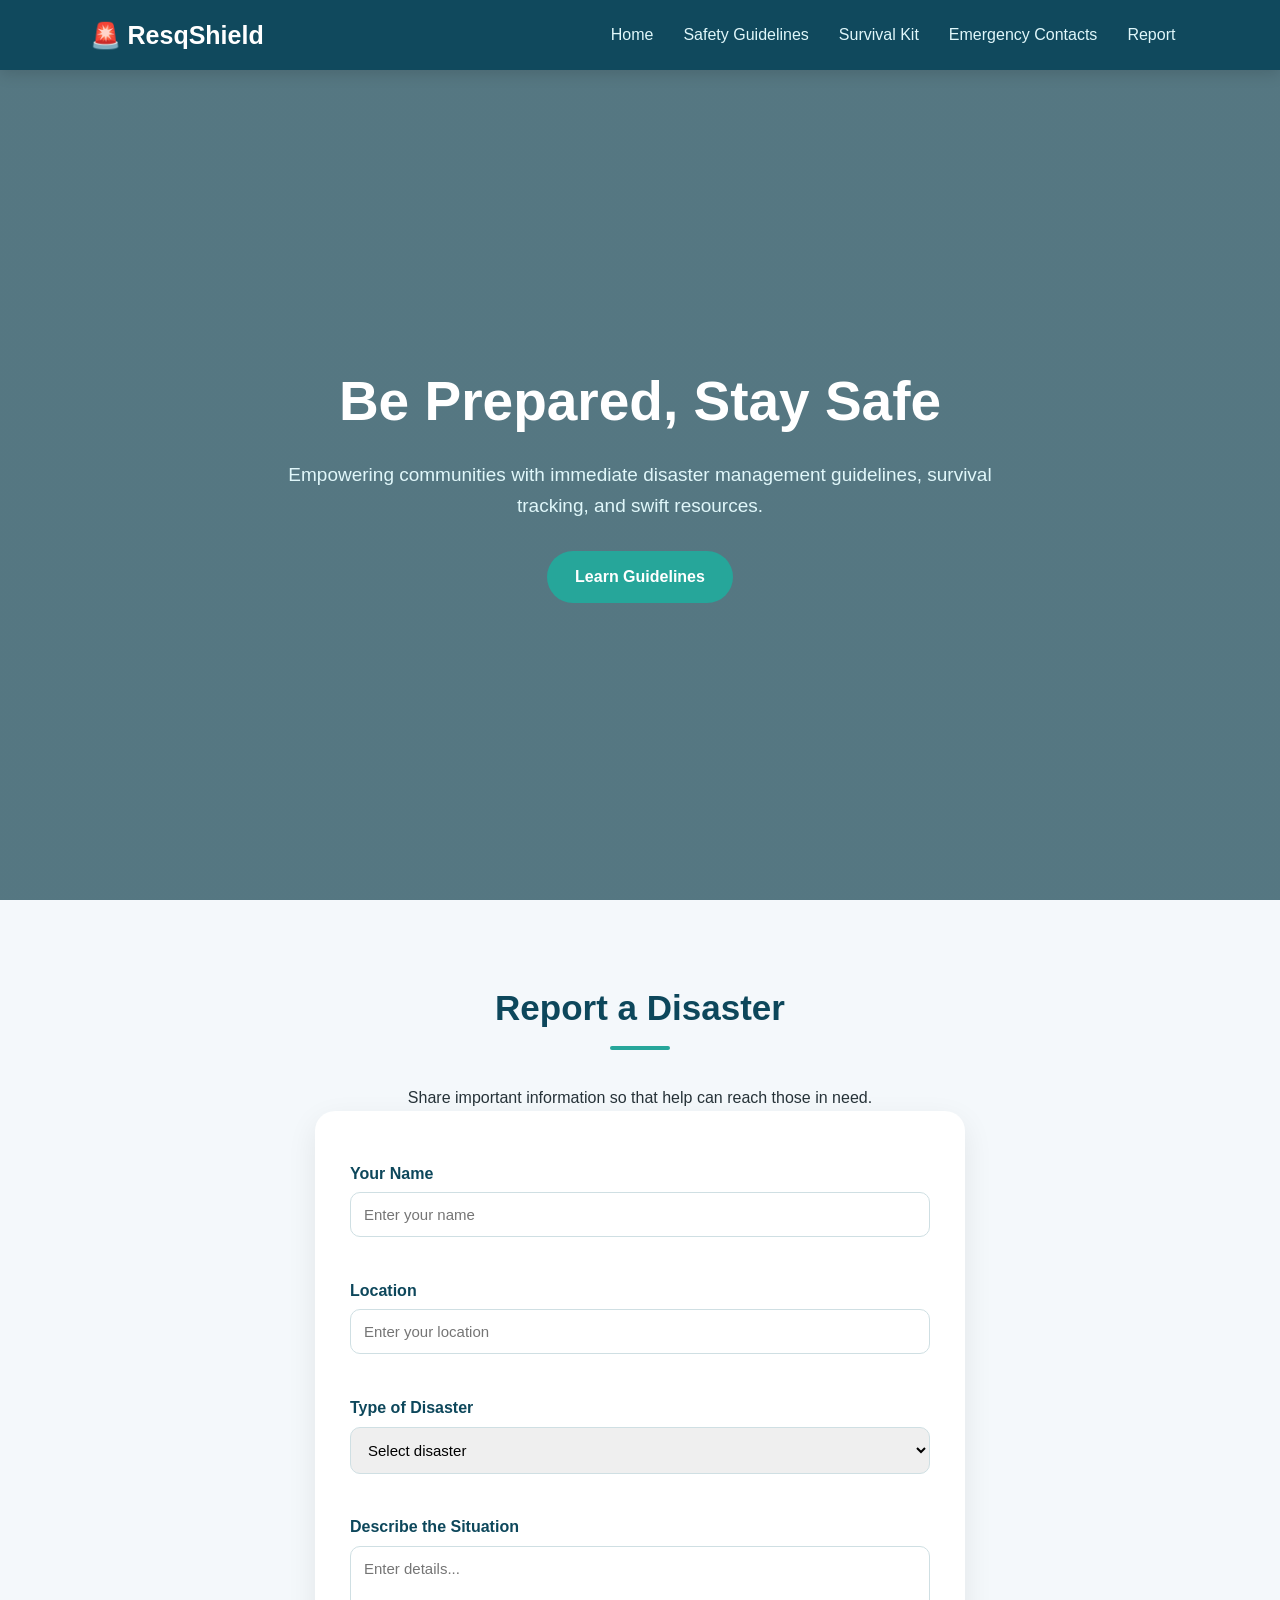
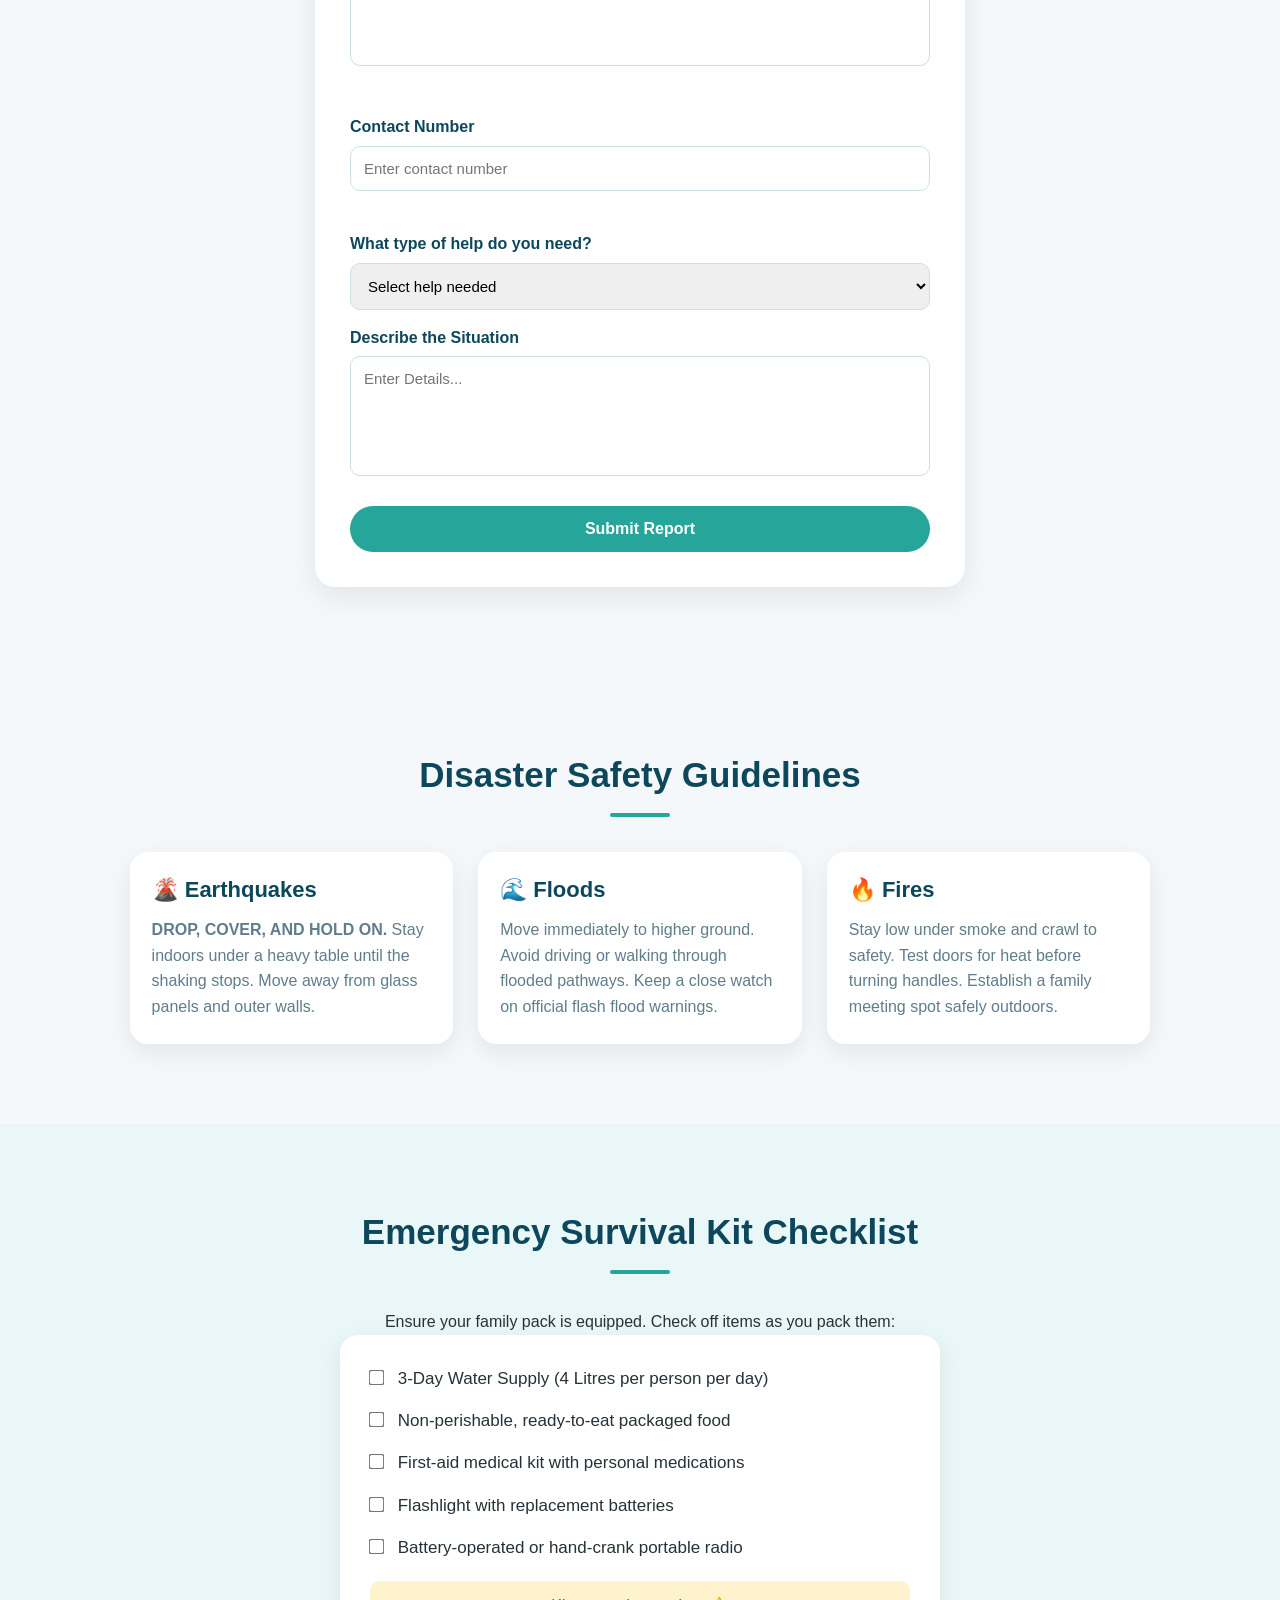
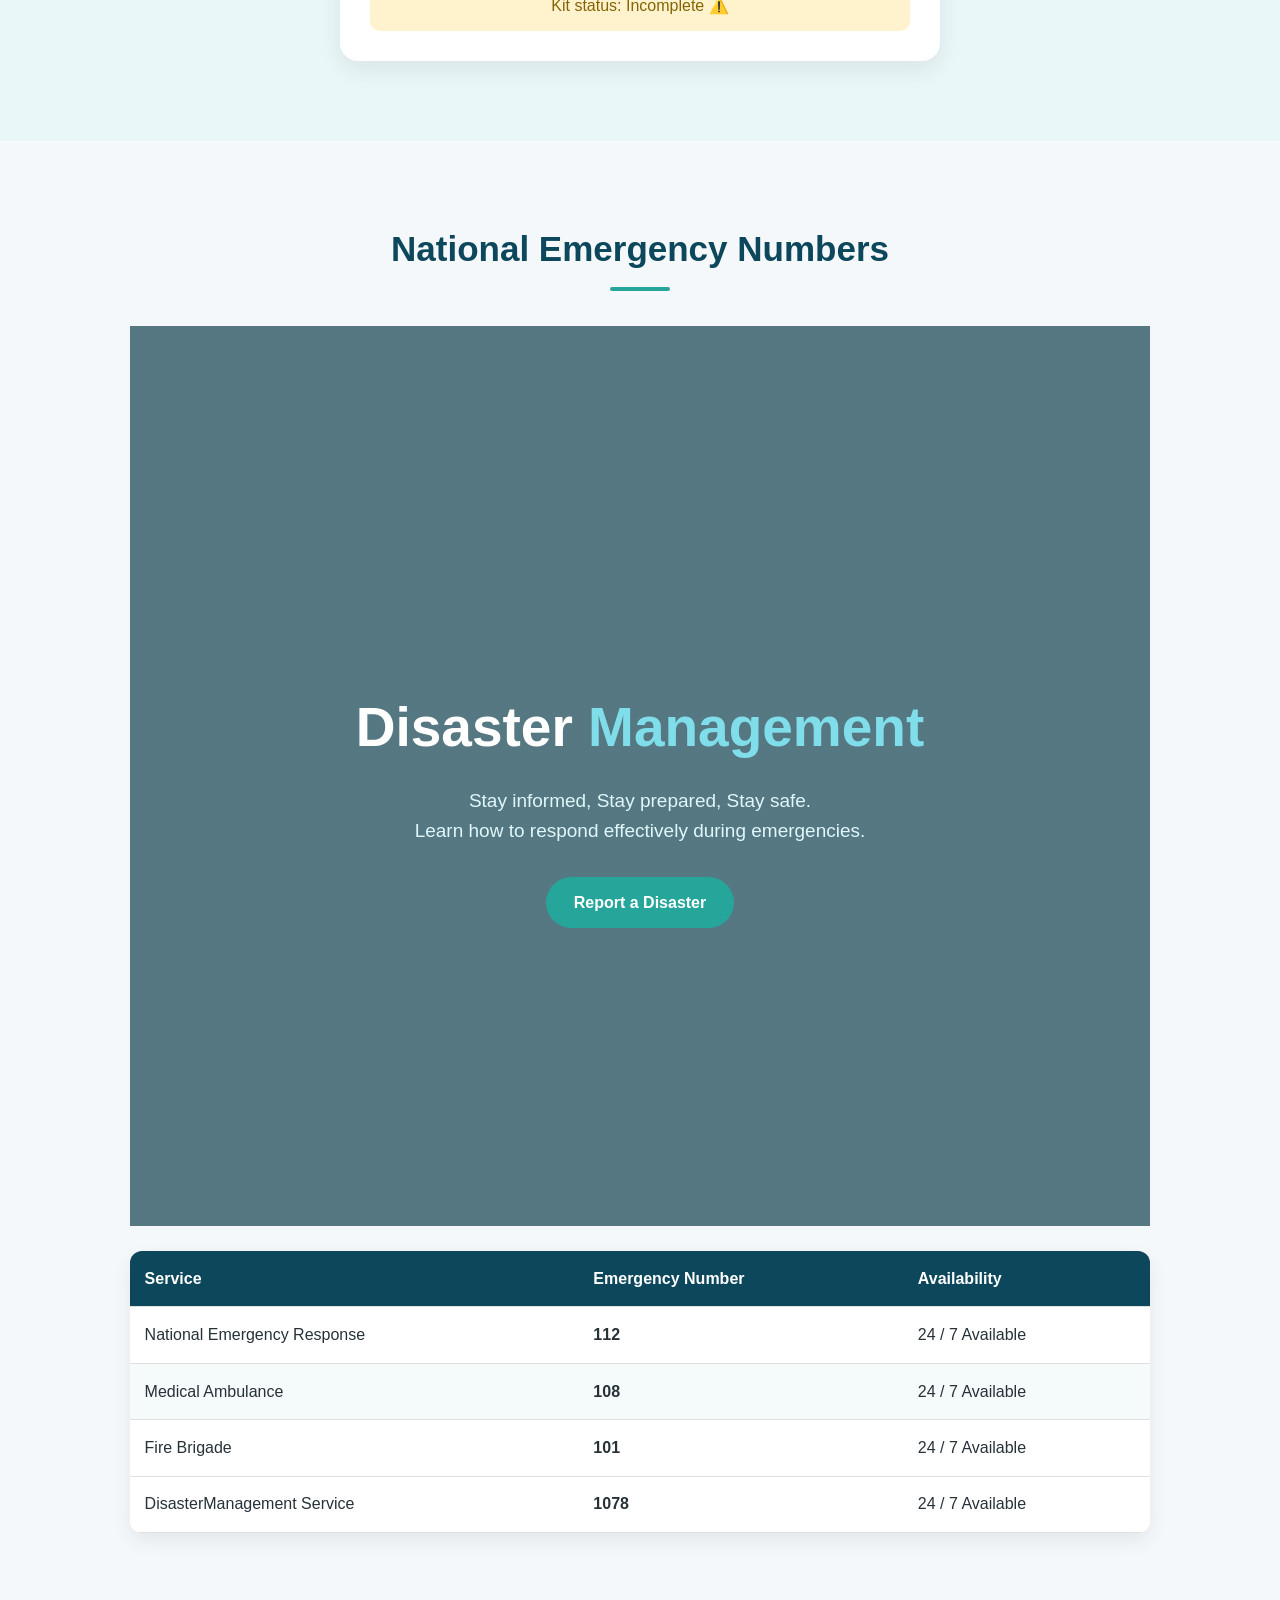
==== index.html @ 973ecc72 "Rename file" ====
<!DOCTYPE html>
<html lang="en">
<head>
    <meta charset="UTF-8">
    <meta name="viewport" content="width=device-width, initial-scale=1.0">
    <title>ResqShield - Disaster Preparedness Portal</title>
    <link rel="stylesheet" href="webstyle.css">
    <link rel="JavaScript" href="webscript.js">
</head>
<script>
function submitForm(event) {
    event.preventDefault();
    alert("Your disaster report has been submitted succesfully!");
}
</script>
<body>

    <!-- Navigation Bar -->
    <nav class="navbar">
        <div class="logo">🚨 ResqShield</div>
        <ul class="nav-links">
            <li><a href="#home">Home</a></li>
            <li><a href="#guidelines">Safety Guidelines</a></li>
            <li><a href="#checklist">Survival Kit</a></li>
            <li><a href="#helpline">Emergency Contacts</a></li>
            <li><a href="#report">Report</a></li>
        </ul>
    </nav>

    <!-- Hero Section -->
    <header id="home" class="hero">
        <div class="hero-content">
            <h1>Be Prepared, Stay Safe</h1>
            <p>Empowering communities with immediate disaster management guidelines, survival tracking, and swift resources.</p>
            <a href="#guidelines" class="btn">Learn Guidelines</a>
        </div>
    </header>
    <!-- DISASTER REPORT FORM -->
<section class="section" id="report">
    <h2>Report a Disaster</h2>
    <p>Share important information so that help can reach those in need.</p>

    <div class="form-box">

        <form onsubmit="submitForm(event)">

            <label>Your Name</label>
            <input type="text" placeholder="Enter your name" required>
            <br><br>
            <label>Location</label>
            <input type="text" placeholder="Enter your location" required>
            <br><br>
            <label>Type of Disaster</label>
            <select required>
                <option value="">Select disaster</option>
                <option>Flood</option>
                <option>Earthquake</option>
                <option>Cyclone</option>
                <option>Fire</option>
                <option>Landslide</option>
                <option>Other</option>
            </select>
            <br><br>
            <label>Describe the Situation</label>
            <textarea placeholder="Enter details..." required></textarea>
            <br><br>
            <label>Contact Number</label>
            <input type="tel" placeholder="Enter contact number" required>
            <br><br>
            <label>What type of help do you need?</label>
            <select required>
                <option value="">Select help needed</option>
                <option>Medical Help</option>
                <option>Food & Water</option>
                <option>Rescue & Evacuation</option>
                <option>Shelter</option>
                <option>Transportation</option>
                <option>Emergency Supplies</option>
                <option>Other</option>
                </select>
                <label> Describe the Situation</label>
                <textarea placeholder="Enter Details..." required></textarea>
            <button type="submit">Submit Report</button>

        </form>

    </div>
</section>


    <!-- Safety Guidelines Grid -->
    <section id="guidelines" class="section">
        <h2>Disaster Safety Guidelines</h2>
        <div class="grid-container">
            <div class="card">
                <h3>🌋 Earthquakes</h3>
                <p><strong>DROP, COVER, AND HOLD ON.</strong> Stay indoors under a heavy table until the shaking stops. Move away from glass panels and outer walls.</p>
            </div>
            <div class="card">
                <h3>🌊 Floods</h3>
                <p>Move immediately to higher ground. Avoid driving or walking through flooded pathways. Keep a close watch on official flash flood warnings.</p>
            </div>
            <div class="card">
                <h3>🔥 Fires</h3>
                <p>Stay low under smoke and crawl to safety. Test doors for heat before turning handles. Establish a family meeting spot safely outdoors.</p>
            </div>
        </div>
    </section>

    <!-- Interactive JavaScript Checklist -->
    <section id="checklist" class="section dark-bg">
        <h2>Emergency Survival Kit Checklist</h2>
        <p>Ensure your family pack is equipped. Check off items as you pack them:</p>
        <div class="checklist-box">
            <label class="check-item">
                <input type="checkbox" class="kit-item"> 3-Day Water Supply (4 Litres per person per day)
            </label>
            <label class="check-item">
                <input type="checkbox" class="kit-item"> Non-perishable, ready-to-eat packaged food
            </label>
            <label class="check-item">
                <input type="checkbox" class="kit-item"> First-aid medical kit with personal medications
            </label>
            <label class="check-item">
                <input type="checkbox" class="kit-item"> Flashlight with replacement batteries
            </label>
            <label class="check-item">
                <input type="checkbox" class="kit-item"> Battery-operated or hand-crank portable radio
            </label>
            
            <!-- JavaScript Dynamic Status Alert -->
            <div id="status-message" class="status-alert">Kit status: Incomplete ⚠️</div>
        </div>
    </section>

    <!-- Helpline Numbers Table -->
    <section id="helpline" class="section">
        <h2>National Emergency Numbers</h2>
        <table class="emergency-table">
            <thead>
                <tr>
                    <th>Service</th>
                    <th>Emergency Number</th>
                    <th>Availability</th>
                </tr>
            </thead>
            <tbody>
                <tr>
                    <td>National Emergency Response</td>
                    <td><strong>112</strong></td>
                    <td>24 / 7 Available</td>
                </tr>
                <tr>
                    <td>Medical Ambulance</td>
                    <td><strong>108</strong></td>
                    <td>24 / 7 Available</td>
                </tr>
                <tr>
                    <td>Fire Brigade</td>
                    <td><strong>101</strong></td>
                    <td>24 / 7 Available</td>
                <tr>
                </tr>
                <td>DisasterManagement Service</td>
                    <td><strong>1078</strong></td>
                    <td>24 / 7 Available</td>
                    <tr>
                        <section class="hero" id="home">
                         <div class="hero-content">
                                <h1>Disaster <span>Management</span></h1>
                                <p>
                                    Stay informed, Stay prepared, Stay safe.<br>
                                    Learn how to respond effectively during emergencies.
                                </p>
                                <a href="#report" class="btn">Report a Disaster</a>
                            </div>
                            </section>
---- webstyle.css ----
* {
    margin: 0;
    padding: 0;
    box-sizing: border-box;
    font-family: 'Segoe UI', sans-serif;
    scroll-behavior: smooth;
}

body {
    background: #f4f8fb;
    color: #263238;
    line-height: 1.6;
}

/* NAVBAR */
.navbar {
    display: flex;
    justify-content: space-between;
    align-items: center;
    background: rgba(13, 71, 91, 0.95);
    padding: 15px 7%;
    position: fixed;
    width: 100%;
    top: 0;
    z-index: 1000;
    box-shadow: 0 3px 15px rgba(0,0,0,0.15);
}

.logo {
    color: white;
    font-size: 25px;
    font-weight: bold;
}

.nav-links {
    display: flex;
    list-style: none;
}

.nav-links li a {
    color: #e0f7fa;
    text-decoration: none;
    padding: 10px 15px;
    transition: 0.3s;
}

.nav-links li a:hover {
    color: #80deea;
}

/* HOME / HERO */
.hero {
    min-height: 100vh;
    background:
        linear-gradient(rgba(0, 50, 65, 0.65), rgba(0, 50, 65, 0.65)),
        url("https://images.unsplash.com/photo-1547683905-f686c993aae5?auto=format&fit=crop&w=1600&q=80")
        center/cover;
    display: flex;
    align-items: center;
    justify-content: center;
    text-align: center;
    color: white;
    padding: 100px 20px 40px;
}

.hero-content {
    max-width: 750px;
}

.hero-content h1 {
    font-size: 55px;
    margin-bottom: 15px;
}

.hero-content h1 span {
    color: #80deea;
}

.hero-content p {
    font-size: 19px;
    margin-bottom: 30px;
    color: #e0f7fa;
}

.btn {
    display: inline-block;
    background: #26a69a;
    color: white;
    padding: 13px 28px;
    border-radius: 30px;
    text-decoration: none;
    font-weight: bold;
    transition: 0.3s;
}

.btn:hover {
    background: #00897b;
    transform: translateY(-3px);
}

/* SECTIONS */
.section {
    padding: 80px 7%;
    max-width: 1200px;
    margin: auto;
    text-align: center;
}

.section h2 {
    font-size: 35px;
    color: #0d475b;
    margin-bottom: 15px;
}

.section h2::after {
    content: "";
    display: block;
    width: 60px;
    height: 4px;
    background: #26a69a;
    margin: 10px auto 35px;
    border-radius: 10px;
}

.dark-bg {
    background: #eaf7f8;
    max-width: 100%;
}

/* CARDS */
.grid-container {
    display: flex;
    gap: 25px;
    flex-wrap: wrap;
    justify-content: center;
}

.card {
    background: white;
    padding: 0 0 25px;
    border-radius: 18px;
    flex: 1 1 280px;
    max-width: 350px;
    overflow: hidden;
    box-shadow: 0 8px 25px rgba(0,0,0,0.08);
    transition: 0.3s;
    text-align: left;
}

.card:hover {
    transform: translateY(-8px);
    box-shadow: 0 15px 30px rgba(0,0,0,0.13);
}

.card img {
    width: 100%;
    height: 190px;
    object-fit: cover;
}

.card h3,
.card p {
    margin-left: 22px;
    margin-right: 22px;
}

.card h3 {
    margin-top: 20px;
    color: #0d475b;
    font-size: 22px;
}

.card p {
    margin-top: 10px;
    color: #607d8b;
}

/* FORM */
.form-box {
    max-width: 650px;
    margin: auto;
    background: white;
    padding: 35px;
    border-radius: 20px;
    box-shadow: 0 10px 30px rgba(0,0,0,0.08);
    text-align: left;
}

.form-box label {
    display: block;
    margin-top: 15px;
    margin-bottom: 6px;
    font-weight: bold;
    color: #0d475b;
}

.form-box input,
.form-box select,
.form-box textarea {
    width: 100%;
    padding: 13px;
    border: 1px solid #cfdfe3;
    border-radius: 10px;
    outline: none;
    font-size: 15px;
}

.form-box input:focus,
.form-box select:focus,
.form-box textarea:focus {
    border-color: #26a69a;
    box-shadow: 0 0 5px rgba(38,166,154,0.2);
}

.form-box textarea {
    height: 120px;
    resize: none;
}

.form-box button {
    width: 100%;
    margin-top: 22px;
    padding: 14px;
    border: none;
    border-radius: 25px;
    background: #26a69a;
    color: white;
    font-size: 16px;
    font-weight: bold;
    cursor: pointer;
    transition: 0.3s;
}

.form-box button:hover {
    background: #00897b;
}

/* CHECKLIST */
.checklist-box {
    background: white;
    max-width: 600px;
    margin: auto;
    padding: 30px;
    border-radius: 18px;
    box-shadow: 0 8px 25px rgba(0,0,0,0.08);
    text-align: left;
}

.check-item {
    display: block;
    margin-bottom: 15px;
    font-size: 17px;
}

.check-item input {
    margin-right: 10px;
    transform: scale(1.2);
}

.status-alert {
    margin-top: 20px;
    padding: 12px;
    background: #fff3cd;
    color: #856404;
    border-radius: 10px;
    text-align: center;
}

/* TABLE */
.emergency-table {
    width: 100%;
    border-collapse: collapse;
    margin-top: 25px;
    background: white;
    border-radius: 12px;
    overflow: hidden;
    box-shadow: 0 8px 20px rgba(0,0,0,0.07);
}

.emergency-table th,
.emergency-table td {
    padding: 15px;
    border-bottom: 1px solid #e0e0e0;
    text-align: left;
}

.emergency-table th {
    background: #0d475b;
    color: white;
}

.emergency-table tr:nth-child(even) {
    background: #f5fafb;
}

/* FOOTER */
footer {
    background: #0d475b;
    color: #cfe8ed;
    text-align: center;
    padding: 25px;
    margin-top: 50px;
}

/* MOBILE */
@media (max-width: 700px) {

    .navbar {
        padding: 12px 4%;
    }

    .nav-links li a {
        padding: 5px;
        font-size: 13px;
    }

    .hero-content h1 {
        font-size: 38px;
    }

    .hero-content p {
        font-size: 16px;
    }

    .section {
        padding: 60px 5%;
    }

    .section h2 {
        font-size: 28px;
    }

    .form-box {
        padding: 25px;
    }
}
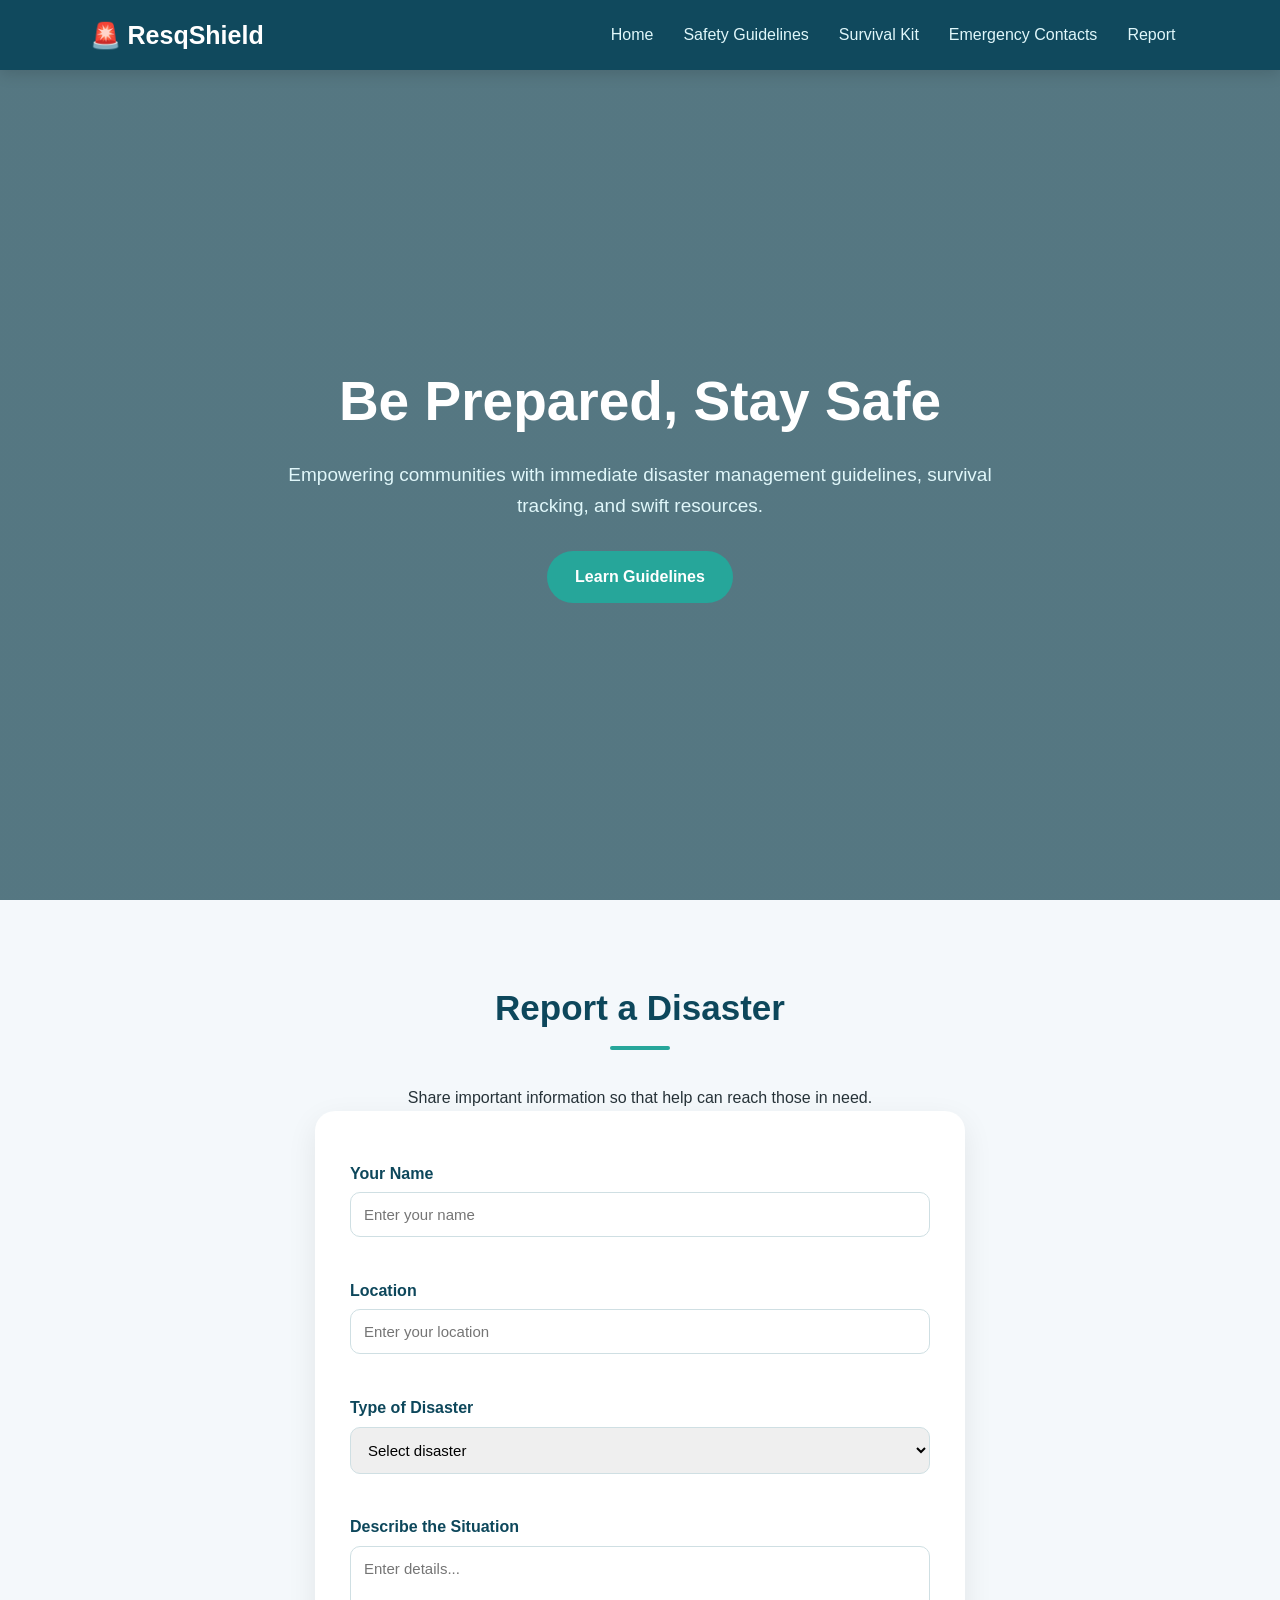
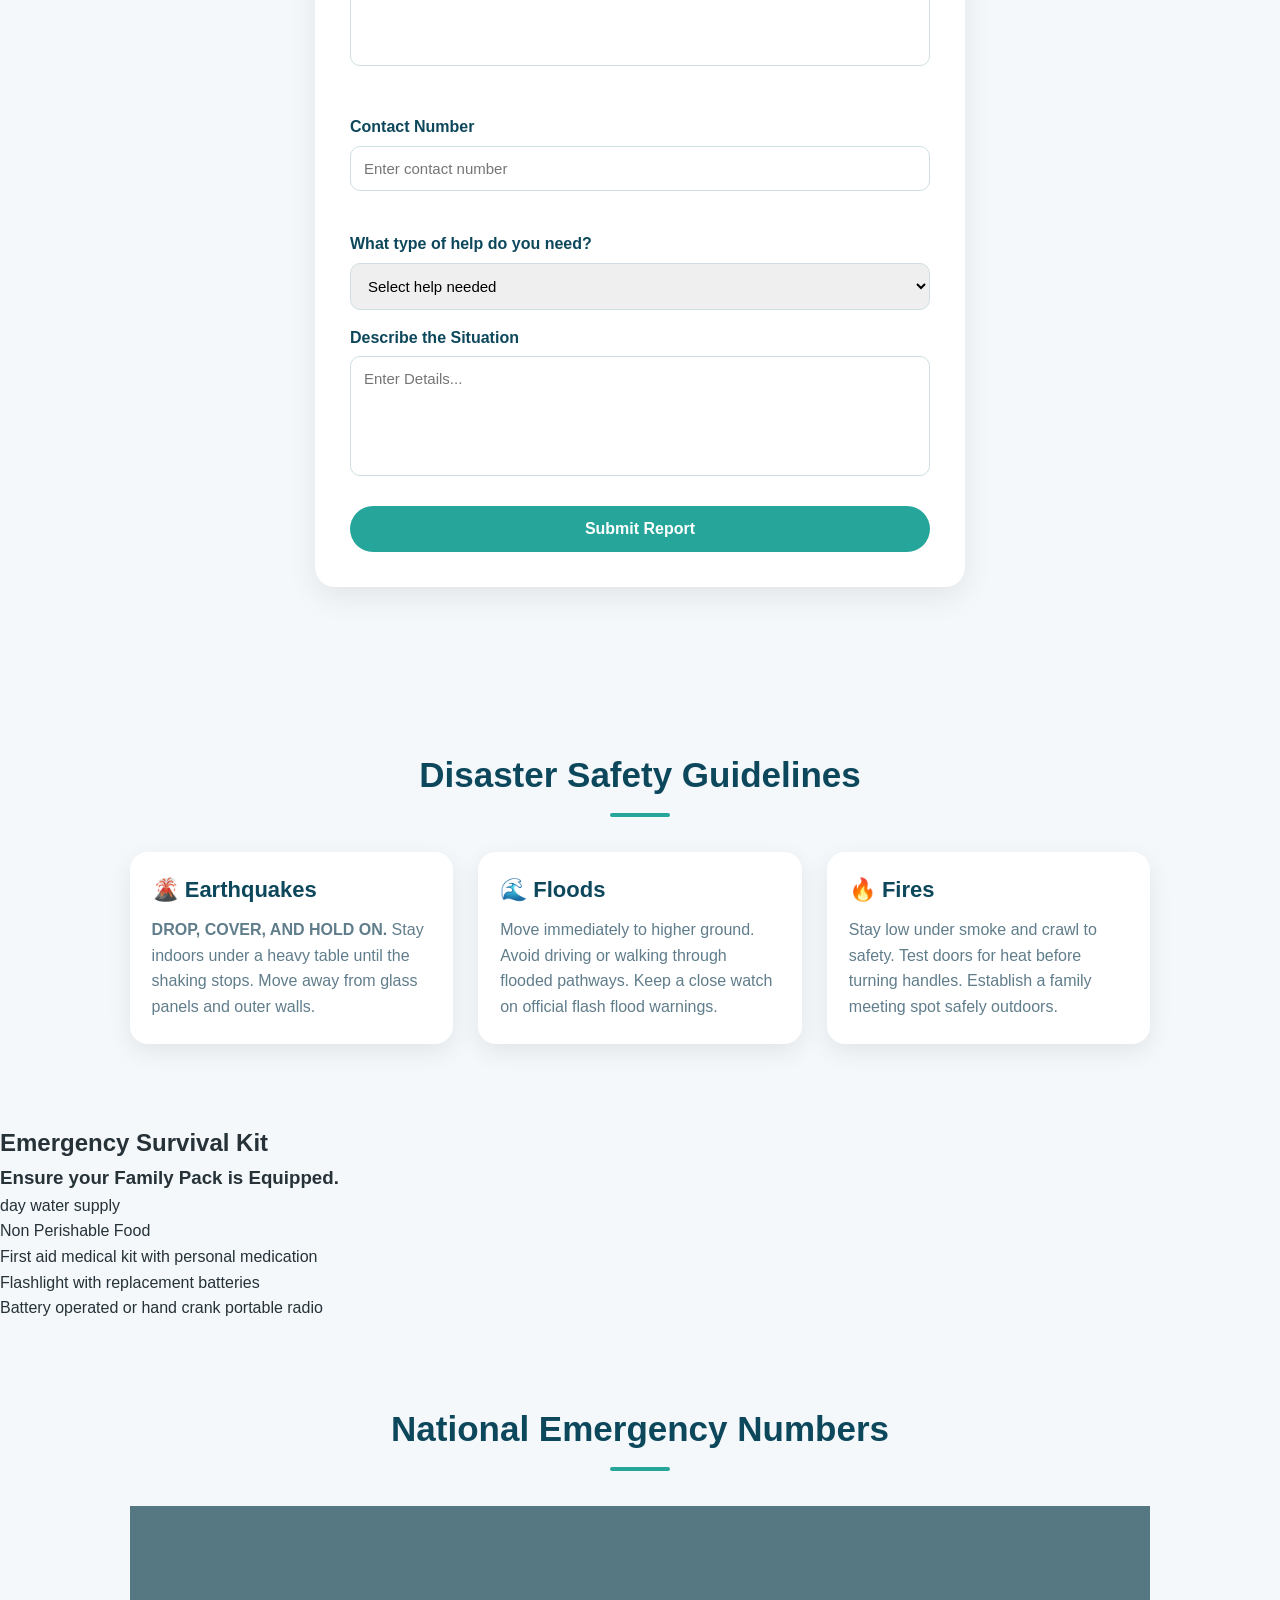
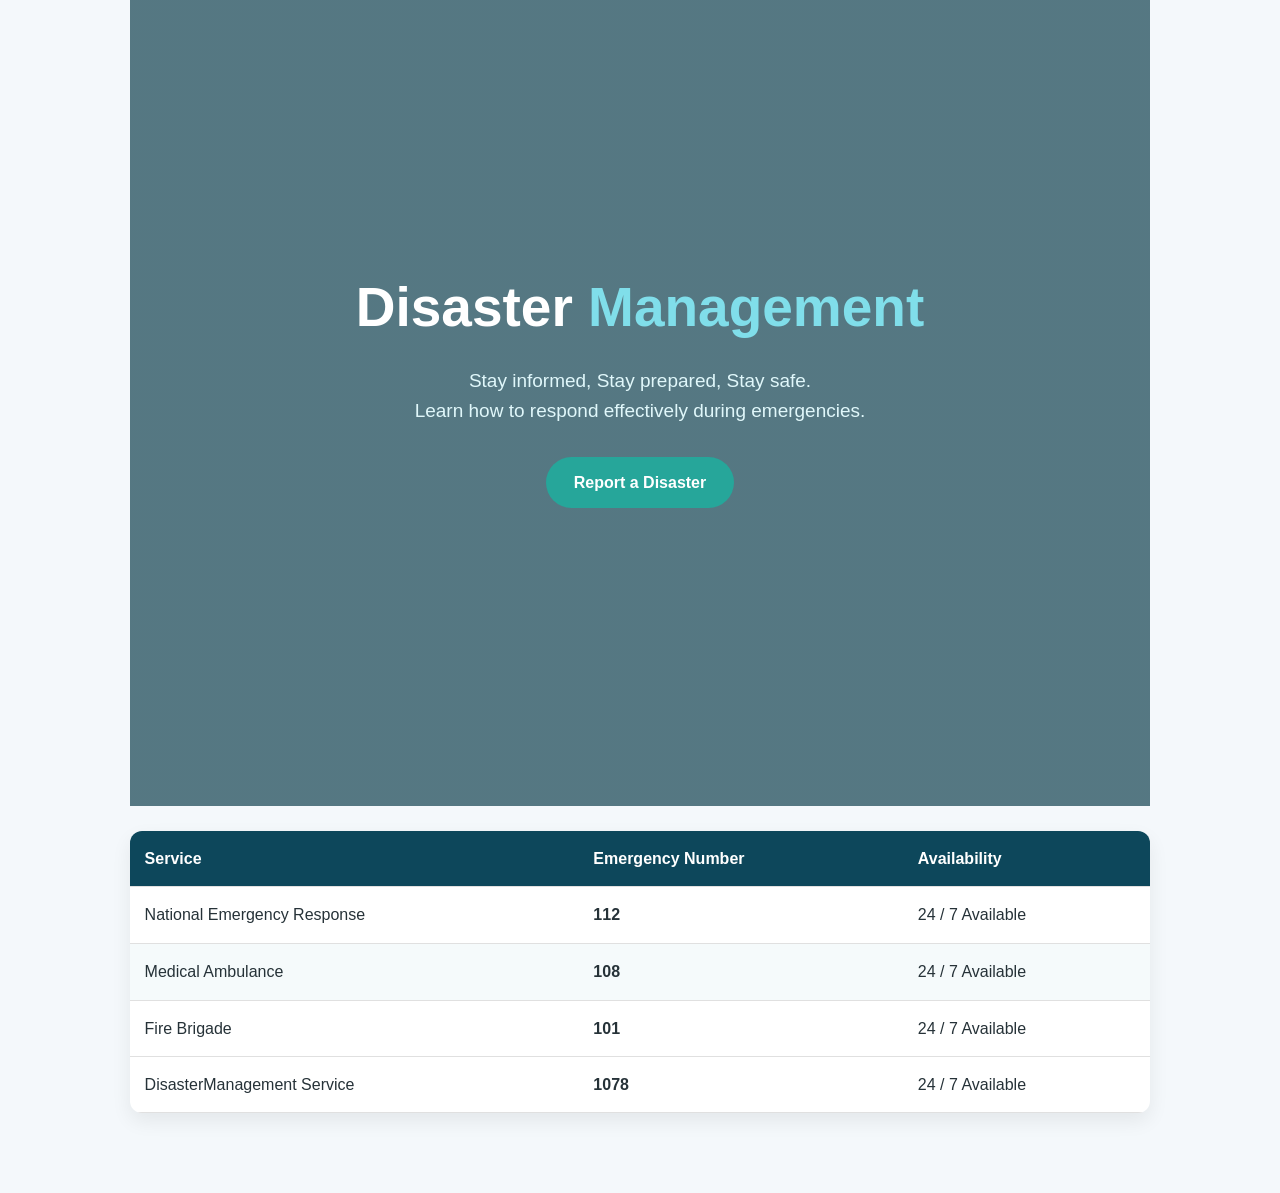
==== commit 65ac97ee: "Enhance disaster report form and add survival kit section Updated disaster report form fields with v" ====
--- a/index.html
+++ b/index.html
@@ -35,7 +35,8 @@
             <a href="#guidelines" class="btn">Learn Guidelines</a>
         </div>
     </header>
-    <!-- DISASTER REPORT FORM -->
+    
+            <!-- DISASTER REPORT FORM -->
 <section class="section" id="report">
     <h2>Report a Disaster</h2>
     <p>Share important information so that help can reach those in need.</p>
@@ -45,10 +46,10 @@
         <form onsubmit="submitForm(event)">
 
             <label>Your Name</label>
-            <input type="text" placeholder="Enter your name" required>
+            <input type="text" placeholder="Enter your name" required minlength="2" maxlength="30" pattern="[A-Za-z]+" title="Name should contain only letterrs and spaces">
             <br><br>
             <label>Location</label>
-            <input type="text" placeholder="Enter your location" required>
+            <input type="text" placeholder="Enter your location" required minlength="2" maxlength="100">
             <br><br>
             <label>Type of Disaster</label>
             <select required>
@@ -62,10 +63,10 @@
             </select>
             <br><br>
             <label>Describe the Situation</label>
-            <textarea placeholder="Enter details..." required></textarea>
+            <textarea placeholder="Enter details..." required minlength="2" maxlength="500"></textarea>
             <br><br>
             <label>Contact Number</label>
-            <input type="tel" placeholder="Enter contact number" required>
+            <input type="tel" placeholder="Enter contact number" required pattern="[0-9]{10}" maxlength="10" title="Please enter a valid 10-digit phone number">
             <br><br>
             <label>What type of help do you need?</label>
             <select required>
@@ -107,31 +108,15 @@
         </div>
     </section>
 
-    <!-- Interactive JavaScript Checklist -->
-    <section id="checklist" class="section dark-bg">
-        <h2>Emergency Survival Kit Checklist</h2>
-        <p>Ensure your family pack is equipped. Check off items as you pack them:</p>
-        <div class="checklist-box">
-            <label class="check-item">
-                <input type="checkbox" class="kit-item"> 3-Day Water Supply (4 Litres per person per day)
-            </label>
-            <label class="check-item">
-                <input type="checkbox" class="kit-item"> Non-perishable, ready-to-eat packaged food
-            </label>
-            <label class="check-item">
-                <input type="checkbox" class="kit-item"> First-aid medical kit with personal medications
-            </label>
-            <label class="check-item">
-                <input type="checkbox" class="kit-item"> Flashlight with replacement batteries
-            </label>
-            <label class="check-item">
-                <input type="checkbox" class="kit-item"> Battery-operated or hand-crank portable radio
-            </label>
-            
-            <!-- JavaScript Dynamic Status Alert -->
-            <div id="status-message" class="status-alert">Kit status: Incomplete ⚠️</div>
-        </div>
-    </section>
+    <h2> Emergency Survival Kit</h2>
+    <h3> Ensure your Family Pack is Equipped.</h3>
+    <ul>
+        <li> day water supply</li>
+        <li> Non Perishable Food</li>
+        <li> First aid medical kit with personal medication</li>
+        <li> Flashlight with replacement batteries</li>
+        <li>Battery operated or hand crank portable radio</li>
+    </ul>
 
     <!-- Helpline Numbers Table -->
     <section id="helpline" class="section">
@@ -174,4 +159,4 @@
                                 </p>
                                 <a href="#report" class="btn">Report a Disaster</a>
                             </div>
-                            </section>+                            </section>
